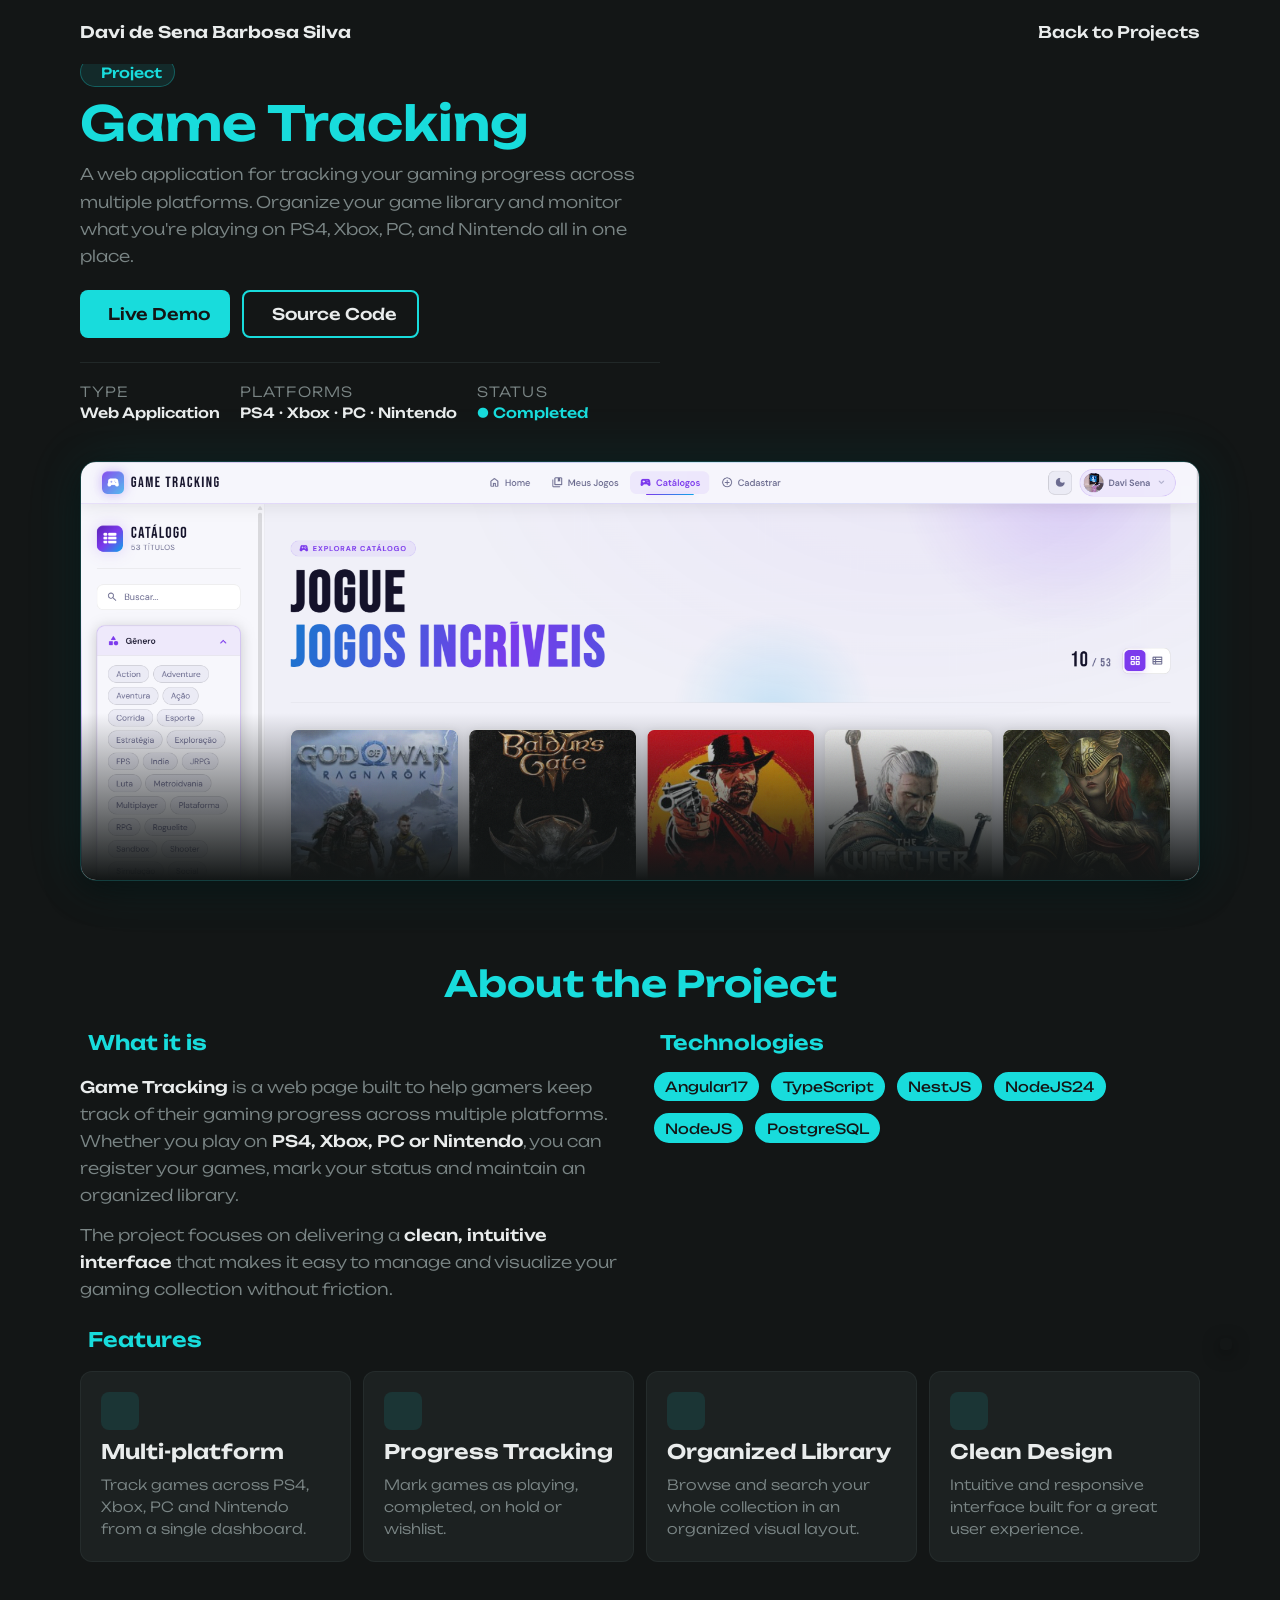
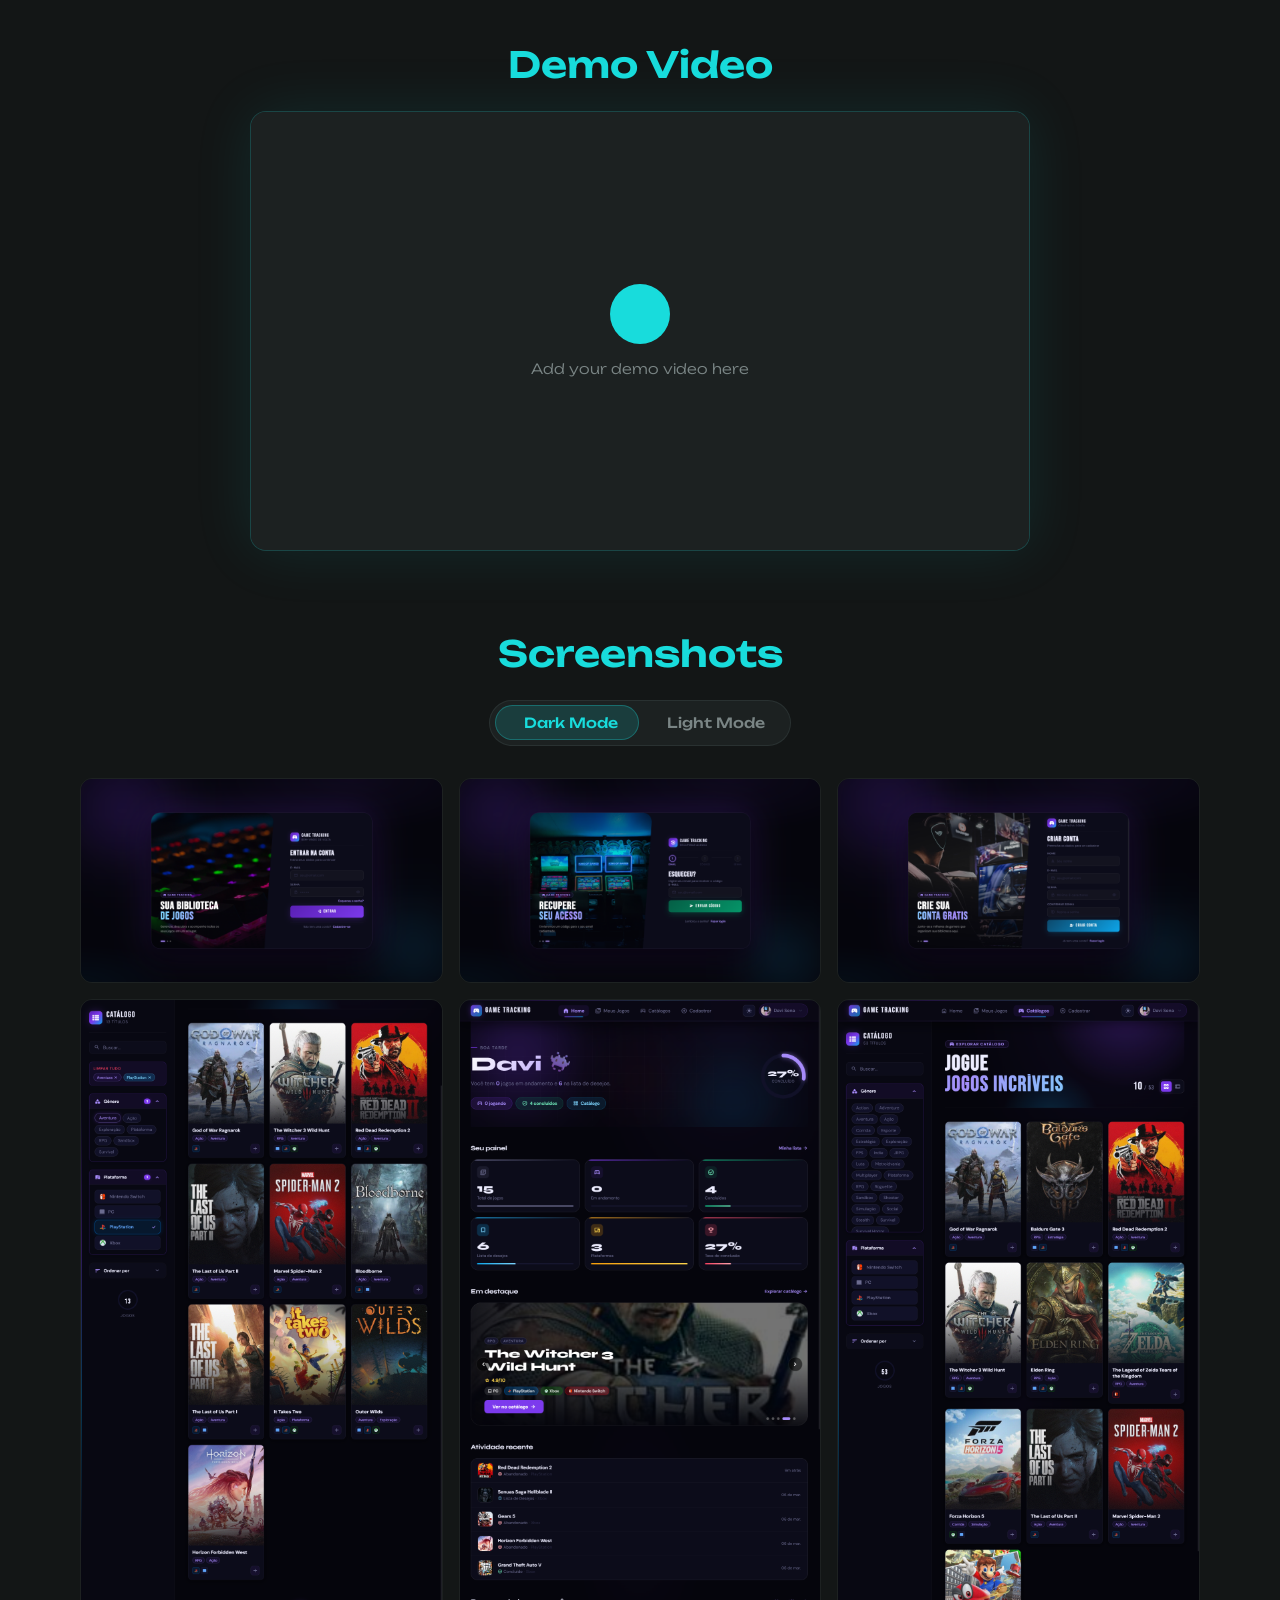
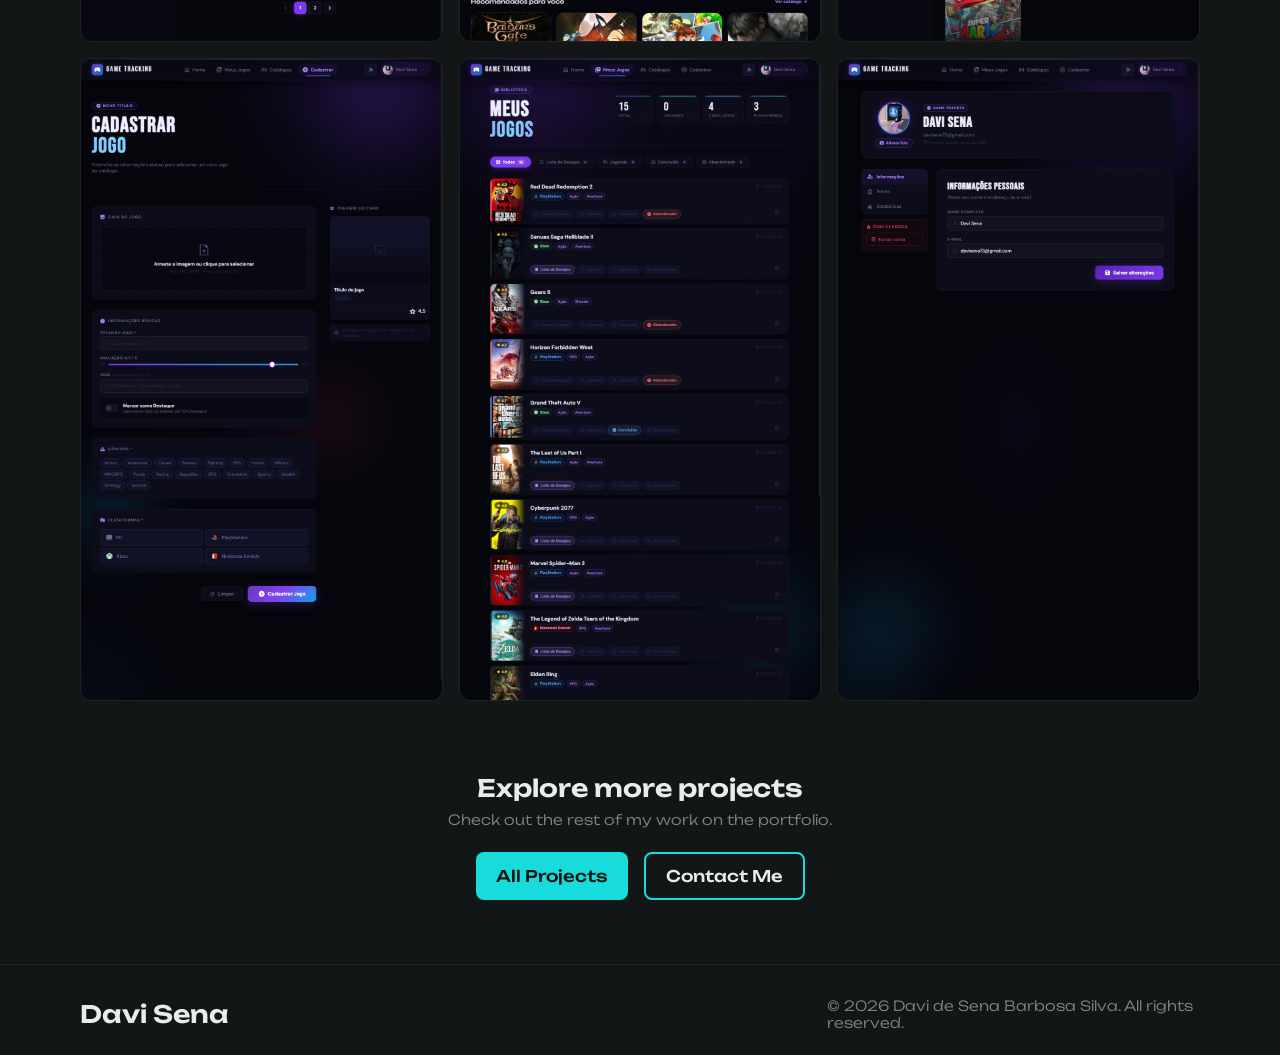
==== assets/projects/game-tracking/game.html @ e91eb269 "feat: 2 páginas de projetos adicionados ao Portfólio" ====
<!doctype html>
<html lang="en">

<head>
    <meta charset="UTF-8" />
    <meta name="viewport" content="width=device-width, initial-scale=1.0" />
    <title>Document</title>

    <!--=============== REMIXICONS ===============-->
    <link rel="stylesheet" href="https://cdnjs.cloudflare.com/ajax/libs/remixicon/4.6.0/remixicon.min.css" />

    <!--=============== CSS ===============-->
    <link rel="stylesheet" href="game.css" />
</head>

<body>
    <!--==================== HEADER ====================-->
    <header class="header" id="header">
        <nav class="nav container">
            <a href="../../../index.html" class="nav__logo">Davi de Sena Barbosa Silva</a>
            <a href="../../../index.html#projects" class="nav__back">
                <i class="ri-arrow-left-line"></i>
                Back to Projects
            </a>
        </nav>
    </header>

    <!--==================== MAIN ====================-->
    <main class="main">
        <!--========== HERO ==========-->
        <section class="hero section" id="hero">
            <div class="hero__container container">
                <div class="hero__info">
                    <span class="hero__badge">
                        <i class="ri-gamepad-fill"></i>
                        Project
                    </span>

                    <h1 class="hero__title">Game Tracking</h1>

                    <p class="hero__description">
                        A web application for tracking your gaming progress across
                        multiple platforms. Organize your game library and monitor what
                        you're playing on PS4, Xbox, PC, and Nintendo all in one place.
                    </p>

                    <div class="hero__buttons">
                        <a href="https://game-tracking-three.vercel.app" target="_blank" class="button">
                            <i class="ri-external-link-line"></i>
                            Live Demo
                        </a>
                        <a href="https://github.com/davisenadev" target="_blank" class="button button__ghost">
                            <i class="ri-github-fill"></i>
                            Source Code
                        </a>
                    </div>

                    <div class="hero__meta">
                        <div class="hero__meta-item">
                            <span class="hero__meta-label">Type</span>
                            <span class="hero__meta-value">Web Application</span>
                        </div>
                        <div class="hero__meta-item">
                            <span class="hero__meta-label">Platforms</span>
                            <span class="hero__meta-value">PS4 · Xbox · PC · Nintendo</span>
                        </div>
                        <div class="hero__meta-item">
                            <span class="hero__meta-label">Status</span>
                            <span class="hero__meta-value hero__meta-value--active">● Completed</span>
                        </div>
                    </div>
                </div>
            </div>
        </section>

        <!--========== MAIN SCREENSHOT ==========-->
        <div class="showcase container">
            <div class="showcase__main">
                <!-- Replace src with your actual screenshot -->
                <img src="/assets/img/project-2.png" alt="Game Tracking main screen" onerror="
              this.parentElement.innerHTML =
                '<div class=\'img-placeholder\'><i class=\'ri-image-line\'></i><span>project-2.png — add your screenshot here</span></div>'
            " />
                <div class="showcase__main-overlay"></div>
            </div>
        </div>

        <!--========== ABOUT PROJECT ==========-->
        <section class="about-project section" id="about">
            <div class="container">
                <h2 class="section__title">About the Project</h2>

                <div class="about-project__container">
                    <!-- Top: text + tech side by side -->
                    <div class="about-project__top">
                        <div class="about-project__text">
                            <h3 class="about-project__subtitle">
                                <i class="ri-information-line"></i>
                                What it is
                            </h3>
                            <p class="about-project__paragraph">
                                <strong>Game Tracking</strong> is a web page built to help
                                gamers keep track of their gaming progress across multiple
                                platforms. Whether you play on
                                <strong>PS4, Xbox, PC or Nintendo</strong>, you can register
                                your games, mark your status and maintain an organized
                                library.
                            </p>
                            <p class="about-project__paragraph">
                                The project focuses on delivering a
                                <strong>clean, intuitive interface</strong>
                                that makes it easy to manage and visualize your gaming
                                collection without friction.
                            </p>
                        </div>

                        <div class="about-project__tech-block">
                            <h3 class="about-project__subtitle">
                                <i class="ri-code-s-slash-line"></i>
                                Technologies
                            </h3>
                            <ul class="tech__list tech__list-spacing">
                                <li class="tech__item">Angular17</li>
                                <li class="tech__item">TypeScript</li>
                                <li class="tech__item">NestJS</li>
                                <li class="tech__item">NodeJS24</li>
                                <li class="tech__item">NodeJS</li>
                                <li class="tech__item">PostgreSQL</li>
                            </ul>
                        </div>
                    </div>

                    <!-- Bottom: 4 feature cards in a row -->
                    <div class="about-project__features-block">
                        <h3 class="about-project__features-label">
                            <i class="ri-star-fill"></i>
                            Features
                        </h3>
                        <div class="features__grid">
                            <div class="feature__card">
                                <div class="feature__icon">
                                    <i class="ri-gamepad-line"></i>
                                </div>
                                <h4 class="feature__title">Multi-platform</h4>
                                <p class="feature__desc">
                                    Track games across PS4, Xbox, PC and Nintendo from a single
                                    dashboard.
                                </p>
                            </div>

                            <div class="feature__card">
                                <div class="feature__icon">
                                    <i class="ri-list-check-3"></i>
                                </div>
                                <h4 class="feature__title">Progress Tracking</h4>
                                <p class="feature__desc">
                                    Mark games as playing, completed, on hold or wishlist.
                                </p>
                            </div>

                            <div class="feature__card">
                                <div class="feature__icon">
                                    <i class="ri-layout-grid-line"></i>
                                </div>
                                <h4 class="feature__title">Organized Library</h4>
                                <p class="feature__desc">
                                    Browse and search your whole collection in an organized
                                    visual layout.
                                </p>
                            </div>

                            <div class="feature__card">
                                <div class="feature__icon">
                                    <i class="ri-palette-line"></i>
                                </div>
                                <h4 class="feature__title">Clean Design</h4>
                                <p class="feature__desc">
                                    Intuitive and responsive interface built for a great user
                                    experience.
                                </p>
                            </div>
                        </div>
                    </div>
                </div>
            </div>
        </section>

        <!--========== VIDEO ==========-->
        <section class="video-section section" id="video">
            <div class="container">
                <h2 class="section__title">Demo Video</h2>

                <div class="video-wrapper">
                    <!--
                  TO ADD A VIDEO, replace this placeholder with one of the options below:
 
                  Option 1 — Local video file:
                  <video controls poster="assets/img/project-2.png">
                     <source src="assets/video/game-tracking-demo.mp4" type="video/mp4">
                  </video>
 
                  Option 2 — YouTube embed:
                  <iframe src="https://www.youtube.com/embed/YOUR_VIDEO_ID" allowfullscreen></iframe>
               -->
                    <div class="video-placeholder" id="video-placeholder">
                        <div class="video-play-btn">
                            <i class="ri-play-fill"></i>
                        </div>
                        <p>Add your demo video here</p>
                    </div>
                </div>
            </div>
        </section>

        <!--========== SCREENSHOTS ==========-->
        <section class="screenshots section" id="screenshots">
            <div class="container">
                <h2 class="section__title">Screenshots</h2>

                <!-- Theme Toggle -->
                <div class="screenshots__toggle">
                    <button class="toggle__btn active" id="toggle-dark" onclick="switchTheme('dark')">
                        <i class="ri-moon-fill"></i>
                        Dark Mode
                    </button>
                    <button class="toggle__btn" id="toggle-light" onclick="switchTheme('light')">
                        <i class="ri-sun-fill"></i>
                        Light Mode
                    </button>
                </div>

                <!-- Dark Mode Panel -->
                <div class="screenshots__panel active" id="panel-dark">
                    <div class="screenshots__grid">
                        <div class="screenshot__item" onclick="openLightbox(this.querySelector('img').src)">
                            <img src="/assets/img/gameTracking/login1.png" alt="Login page dark" />
                            <div class="screenshot__caption">Login page</div>
                        </div>
                        <div class="screenshot__item" onclick="openLightbox(this.querySelector('img').src)">
                            <img src="/assets/img/gameTracking/senha1.png" alt="Forgot password form dark" />
                            <div class="screenshot__caption">Forgot password</div>
                        </div>
                        <div class="screenshot__item" onclick="openLightbox(this.querySelector('img').src)">
                            <img src="/assets/img/gameTracking/cadastro1.png" alt="Register form dark" />
                            <div class="screenshot__caption">Register form</div>
                        </div>
                        <div class="screenshot__item" onclick="openLightbox(this.querySelector('img').src)">
                            <img src="/assets/img/gameTracking/cFiltro1.png" alt="Filter Active dark" />
                            <div class="screenshot__caption">Filter active</div>
                        </div>
                        <div class="screenshot__item" onclick="openLightbox(this.querySelector('img').src)">
                            <img src="/assets/img/gameTracking/home1.png" alt="Home page dark" />
                            <div class="screenshot__caption">Home page</div>
                        </div>
                        <div class="screenshot__item" onclick="openLightbox(this.querySelector('img').src)">
                            <img src="/assets/img/gameTracking/catalogo1.png" alt="Catalog dark" />
                            <div class="screenshot__caption">Catalog</div>
                        </div>
                        <div class="screenshot__item" onclick="openLightbox(this.querySelector('img').src)">
                            <img src="/assets/img/gameTracking/cadastrarJogo1.png" alt="Register game dark" />
                            <div class="screenshot__caption">Register game</div>
                        </div>
                        <div class="screenshot__item" onclick="openLightbox(this.querySelector('img').src)">
                            <img src="/assets/img/gameTracking/meujogos1.png" alt="My games dark" />
                            <div class="screenshot__caption">My games</div>
                        </div>
                        <div class="screenshot__item" onclick="openLightbox(this.querySelector('img').src)">
                            <img src="/assets/img/gameTracking/editarPerfil.png" alt="Edit profile" />
                            <div class="screenshot__caption">Edit profile</div>
                        </div>
                    </div>
                </div>

                <!-- Light Mode Panel -->
                <div class="screenshots__panel" id="panel-light">
                    <div class="screenshots__grid">
                        <div class="screenshot__item" onclick="openLightbox(this.querySelector('img').src)">
                            <img src="/assets/img/gameTracking/login2.png" alt="Login page light" />
                            <div class="screenshot__caption">Login page</div>
                        </div>
                        <div class="screenshot__item" onclick="openLightbox(this.querySelector('img').src)">
                            <img src="/assets/img/gameTracking/senha2.png" alt="Forgot password form light" />
                            <div class="screenshot__caption">Forgot password</div>
                        </div>
                        <div class="screenshot__item" onclick="openLightbox(this.querySelector('img').src)">
                            <img src="/assets/img/gameTracking/cadastro2.png" alt="Register form light" />
                            <div class="screenshot__caption">Register form</div>
                        </div>
                        <div class="screenshot__item" onclick="openLightbox(this.querySelector('img').src)">
                            <img src="/assets/img/gameTracking/trocarSenha.png" alt="Change password" />
                            <div class="screenshot__caption">Change password</div>
                        </div>
                        <div class="screenshot__item" onclick="openLightbox(this.querySelector('img').src)">
                            <img src="/assets/img/gameTracking/home2.png" alt="Home page light" />
                            <div class="screenshot__caption">Home page</div>
                        </div>
                        <div class="screenshot__item" onclick="openLightbox(this.querySelector('img').src)">
                            <img src="/assets/img/gameTracking/catalogo2.png" alt="Catalog page light" />
                            <div class="screenshot__caption">Catalog</div>
                        </div>
                        <div class="screenshot__item" onclick="openLightbox(this.querySelector('img').src)">
                            <img src="/assets/img/gameTracking/cFiltro2.png" alt="Filter Active light" />
                            <div class="screenshot__caption">Filter active</div>
                        </div>
                        <div class="screenshot__item" onclick="openLightbox(this.querySelector('img').src)">
                            <img src="/assets/img/gameTracking/cadastrarJogo2.png" alt="Register game light" />
                            <div class="screenshot__caption">Register game</div>
                        </div>
                        <div class="screenshot__item" onclick="openLightbox(this.querySelector('img').src)">
                            <img src="/assets/img/gameTracking/meujogos2.png" alt="My games light" />
                            <div class="screenshot__caption">My games</div>
                        </div>
                    </div>
                </div>
            </div>
        </section>

        <!--========== BACK CTA ==========-->
        <section class="back-cta container">
            <h2 class="back-cta__title">Explore more projects</h2>
            <p class="back-cta__subtitle">
                Check out the rest of my work on the portfolio.
            </p>
            <div class="back-cta__buttons">
                <a href="../../../index.html#projects" class="button">All Projects</a>
                <a href="../../../index.html#contact" class="button button__ghost">Contact Me</a>
            </div>
        </section>
    </main>

    <!--==================== FOOTER ====================-->
    <footer class="footer">
        <div class="footer__container container">
            <a href="../../../index.html" class="footer__logo">Davi Sena</a>
            <span></span>
            <span class="footer__copy">&copy; 2026 Davi de Sena Barbosa Silva. All rights reserved.</span>
        </div>
    </footer>

    <!--========== SCROLL UP ==========-->
    <a href="#" class="scrollup" id="scroll-up">
        <i class="ri-arrow-up-line"></i>
    </a>

    <!--========== LIGHTBOX ==========-->
    <div class="lightbox" id="lightbox">
        <i class="ri-close-line lightbox__close" onclick="closeLightbox()"></i>
        <button class="lightbox__nav lightbox__nav--prev" onclick="navigateLightbox(-1)">
            <i class="ri-arrow-left-s-line"></i>
        </button>
        <img id="lightbox-img" src="" alt="" />
        <button class="lightbox__nav lightbox__nav--next" onclick="navigateLightbox(1)">
            <i class="ri-arrow-right-s-line"></i>
        </button>
        <span class="lightbox__counter" id="lightbox-counter"></span>
    </div>

    <script src="https://unpkg.com/scrollreveal"></script>
    <script src="game.js"></script>
</body>

</html>
---- assets/projects/game-tracking/game.css ----
@import url("https://fonts.googleapis.com/css2?family=Unbounded:wght@200..900&display=swap");

/*=============== VARIABLES CSS ===============*/
:root {
    --header-height: 2rem;
    --hue: 180;
    --first-color: hsl(var(--hue), 80%, 48%);
    --first-color-alt: hsl(var(--hue), 80%, 44%);
    --white-color: hsl(var(--hue), 8%, 92%);
    --black-color: hsl(var(--hue), 4%, 8%);
    --gray-color: hsl(var(--hue), 4%, 50%);
    --body-color: hsl(var(--hue), 8%, 8%);
    --container-color: hsl(var(--hue), 8%, 12%);

    --body-font: "Unbounded", sans-serif;
    --bigger-font-size: 2rem;
    --h1-font-size: 1.5rem;
    --h2-font-size: 1.25rem;
    --h3-font-size: 1rem;
    --normal-font-size: 0.938rem;
    --small-font-size: 0.813rem;

    --font-light: 300;
    --font-regular: 400;
    --font-medium: 500;
    --font-semi-bold: 600;

    --z-tooltip: 10;
    --z-fixed: 100;
}

@media screen and (min-width: 1150px) {
    :root {
        --bigger-font-size: 3rem;
        --h1-font-size: 2.25rem;
        --h2-font-size: 1.5rem;
        --h3-font-size: 1.25rem;
        --normal-font-size: 1rem;
        --small-font-size: 0.875rem;
    }
}

/*=============== BASE ===============*/
* {
    box-sizing: border-box;
    padding: 0;
    margin: 0;
}

html {
    scroll-behavior: smooth;
}

body,
button,
input,
textarea {
    font: var(--font-light) var(--normal-font-size) var(--body-font);
}

body {
    background-color: var(--body-color);
    color: var(--white-color);
}

button {
    outline: none;
    border: none;
}

h1,
h2,
h3,
h4 {
    font-weight: var(--font-semi-bold);
}

ul {
    list-style: none;
}

a {
    text-decoration: none;
}

img {
    display: block;
    max-width: 100%;
    height: auto;
}

/*=============== REUSABLE ===============*/
.container {
    max-width: 1120px;
    margin-inline: 1.5rem;
}

.grid {
    display: grid;
    gap: 1.5rem;
}

.section {
    padding-block: 3rem 1rem;
}

.section__title {
    text-align: center;
    font-size: var(--h1-font-size);
    color: var(--first-color);
    margin-bottom: 1.25rem;
}

/*=============== HEADER ===============*/
.header {
    position: fixed;
    width: 100%;
    top: 0;
    left: 0;
    background-color: var(--body-color);
    z-index: var(--z-fixed);
    transition: box-shadow 0.4s;
}

.nav {
    height: var(--header-height);
    display: flex;
    justify-content: space-between;
    align-items: center;
}

.nav__logo {
    color: var(--white-color);
    font-weight: var(--font-semi-bold);
    transition: color 0.4s;
    font-size: 1rem;
}

.nav__logo:hover {
    color: var(--first-color);
}

.nav__back {
    display: flex;
    align-items: center;
    column-gap: 0.5rem;
    color: var(--white-color);
    font-size: 1rem;
    font-weight: var(--font-medium);
    transition: color 0.4s;
}

.nav__back i {
    font-size: 1.25rem;
}

.nav__back:hover {
    color: var(--first-color);
}

.shadow-header {
    box-shadow: 0 2px 16px hsla(0, 0%, 0%, 0.5);
}

/*=============== BUTTON ===============*/
.button {
    display: inline-flex;
    justify-content: center;
    align-items: center;
    background-color: var(--first-color);
    color: var(--black-color);
    font-weight: var(--font-medium);
    font-family: var(--body-font);
    padding: 0.75rem 1.25rem;
    border-radius: 0.5rem;
    transition:
        box-shadow 0.4s,
        color 0.4s;
    cursor: pointer;
}

.button:hover {
    box-shadow: 0 8px 24px hsla(var(--hue), 80%, 48%, 0.3);
}

.button__ghost {
    background-color: var(--body-color);
    color: var(--white-color);
    border: 2px solid var(--first-color);
}

.button__ghost:hover {
    color: var(--first-color);
}

.button i {
    margin-right: 0.5rem;
}

/*=============== HERO SECTION ===============*/
.hero {
    padding-top: calc(var(--header-height) + 2rem);
    padding-bottom: 1.5rem;
}

.hero__container {
    display: grid;
    row-gap: 1.5rem;
}

.hero__badge {
    display: inline-flex;
    align-items: center;
    column-gap: 0.5rem;
    background-color: hsla(var(--hue), 80%, 48%, 0.1);
    border: 1px solid hsla(var(--hue), 80%, 48%, 0.3);
    color: var(--first-color);
    font-size: var(--small-font-size);
    font-weight: var(--font-medium);
    padding: 0.35rem 0.75rem;
    border-radius: 2rem;
    width: fit-content;
}

.hero__badge i {
    font-size: 1rem;
}

.hero__title {
    font-size: var(--bigger-font-size);
    color: var(--first-color);
    line-height: 1.1;
    margin-block: 0.6rem 0.75rem;
}

.hero__description {
    color: var(--gray-color);
    line-height: 1.7;
    max-width: 600px;
}

.hero__buttons {
    display: flex;
    flex-wrap: wrap;
    gap: 0.75rem;
    margin-top: 1.25rem;
}

.hero__meta {
    display: flex;
    flex-wrap: wrap;
    gap: 1.25rem;
    margin-top: 1.5rem;
    padding-top: 1.25rem;
    border-top: 1px solid hsla(var(--hue), 8%, 50%, 0.15);
}

.hero__meta-item {
    display: flex;
    flex-direction: column;
    gap: 0.25rem;
}

.hero__meta-label {
    font-size: var(--small-font-size);
    color: var(--gray-color);
    text-transform: uppercase;
    letter-spacing: 0.08em;
}

.hero__meta-value {
    font-size: var(--small-font-size);
    color: var(--white-color);
    font-weight: var(--font-medium);
}

.hero__meta-value--active {
    color: var(--first-color);
}

/*=============== MAIN SCREENSHOT ===============*/
.showcase {
    padding-block: 1rem 1.5rem;
}

.showcase__main {
    position: relative;
    border-radius: 1rem;
    overflow: hidden;
    border: 1px solid hsla(var(--hue), 80%, 48%, 0.2);
    box-shadow:
        0 0 60px hsla(var(--hue), 80%, 48%, 0.1),
        0 8px 32px hsla(0, 0%, 0%, 0.6);
    max-height: 420px;
}

.showcase__main img {
    width: 100%;
    height: 100%;
    object-fit: cover;
    object-position: top;
    display: block;
}

.showcase__main-overlay {
    position: absolute;
    bottom: 0;
    left: 0;
    right: 0;
    height: 40%;
    background: linear-gradient(to top, var(--body-color), transparent);
    pointer-events: none;
}

/* Placeholder image styles */
.img-placeholder {
    width: 100%;
    background: var(--container-color);
    display: flex;
    flex-direction: column;
    align-items: center;
    justify-content: center;
    gap: 1rem;
    color: var(--gray-color);
    font-size: var(--small-font-size);
    border-radius: 1rem;
    min-height: 200px;
}

.img-placeholder i {
    font-size: 2.5rem;
    color: hsla(var(--hue), 80%, 48%, 0.4);
}

.img-placeholder span {
    font-size: var(--small-font-size);
    color: var(--gray-color);
}

/*=============== ABOUT SECTION ===============*/
.about-project {
    padding-block: 2rem 1.5rem;
}

.about-project__container {
    display: grid;
    row-gap: 1.5rem;
}

.about-project__top {
    display: grid;
    grid-template-columns: 1fr;
    gap: 1.5rem;
}

.about-project__text {
    display: grid;
    row-gap: 0.75rem;
}

.about-project__tech-block {
    display: flex;
    flex-direction: column;
    gap: 0.5rem;
}

.about-project__subtitle {
    display: flex;
    align-items: center;
    column-gap: 0.5rem;
    font-size: var(--h3-font-size);
    color: var(--first-color);
    margin-bottom: 0.4rem;
}

.about-project__subtitle i {
    font-size: 1.5rem;
    font-weight: initial;
}

.about-project__paragraph {
    color: var(--gray-color);
    line-height: 1.7;
}

.about-project__paragraph strong {
    color: var(--white-color);
    font-weight: var(--font-medium);
}

.tech__list-spacing {
    margin-bottom: 0;
}

.about-project__features-block {
    display: grid;
    row-gap: 0.75rem;
}

.about-project__features-label {
    display: flex;
    align-items: center;
    column-gap: 0.5rem;
    font-size: var(--h3-font-size);
    color: var(--first-color);
    margin-bottom: 0.4rem;
}

.about-project__features-label i {
    font-size: 1.5rem;
    font-weight: initial;
}

/*=============== FEATURES ===============*/
.features__grid {
    display: grid;
    gap: 0.75rem;
    grid-template-columns: repeat(2, 1fr);
}

.feature__card {
    background-color: var(--container-color);
    border: 1px solid hsla(var(--hue), 8%, 50%, 0.1);
    border-radius: 0.75rem;
    padding: 1.25rem;
    display: grid;
    row-gap: 0.6rem;
    transition:
        border-color 0.4s,
        box-shadow 0.4s;
}

.feature__card:hover {
    border-color: hsla(var(--hue), 80%, 48%, 0.3);
    box-shadow: 0 4px 20px hsla(var(--hue), 80%, 48%, 0.1);
}

.feature__icon {
    width: 38px;
    height: 38px;
    background-color: hsla(var(--hue), 80%, 48%, 0.1);
    border-radius: 0.5rem;
    display: flex;
    align-items: center;
    justify-content: center;
}

.feature__icon i {
    font-size: 1.1rem;
    color: var(--first-color);
}

.feature__title {
    font-size: var(--h3-font-size);
    font-weight: var(--font-semi-bold);
}

.feature__desc {
    font-size: var(--small-font-size);
    color: var(--gray-color);
    line-height: 1.6;
}

/*=============== TECH STACK ===============*/
.tech__list {
    display: flex;
    flex-wrap: wrap;
    gap: 0.5rem;
}

.tech__item {
    background-color: var(--first-color);
    padding: 0.4rem 0.7rem;
    border-radius: 2rem;
    color: var(--black-color);
    font-weight: var(--font-regular);
    font-size: var(--small-font-size);
    border: 2px solid var(--body-color);
    cursor: default;
    transition:
        background-color 0.4s,
        color 0.4s,
        border-color 0.4s;
}

.tech__item:hover {
    background-color: var(--body-color);
    color: var(--white-color);
    border-color: var(--first-color);
}

/*=============== SCREENSHOTS GRID ===============*/
.screenshots {
    padding-block: 2rem 3rem;
}

/* Theme Toggle */
.screenshots__toggle {
    display: flex;
    align-items: center;
    justify-content: center;
    gap: 0;
    margin-bottom: 2rem;
    background: var(--container-color);
    border: 1px solid hsla(var(--hue), 8%, 50%, 0.15);
    border-radius: 3rem;
    padding: 0.3rem;
    width: fit-content;
    margin-inline: auto;
}

.toggle__btn {
    display: flex;
    align-items: center;
    gap: 0.5rem;
    padding: 0.5rem 1.25rem;
    border-radius: 2.5rem;
    border: none;
    background: transparent;
    color: var(--gray-color);
    font-family: var(--body-font);
    font-size: var(--small-font-size);
    font-weight: var(--font-medium);
    cursor: pointer;
    transition: background-color 0.3s, color 0.3s;
}

.toggle__btn i {
    font-size: 1rem;
}

.toggle__btn.active {
    background-color: hsla(var(--hue), 80%, 48%, 0.15);
    color: var(--first-color);
    border: 1px solid hsla(var(--hue), 80%, 48%, 0.3);
}

/* Screenshots panels */
.screenshots__panel {
    display: none;
}

.screenshots__panel.active {
    display: block;
}

.screenshots__grid {
    display: grid;
    gap: 1rem;
    grid-template-columns: repeat(3, 1fr);
}

.screenshot__item {
    position: relative;
    border-radius: 0.75rem;
    overflow: hidden;
    border: 1px solid hsla(var(--hue), 8%, 50%, 0.1);
    transition:
        border-color 0.4s,
        box-shadow 0.4s,
        transform 0.4s;
    cursor: pointer;
}

.screenshot__item:hover {
    border-color: hsla(var(--hue), 80%, 48%, 0.3);
    box-shadow: 0 8px 32px hsla(var(--hue), 80%, 48%, 0.15);
    transform: translateY(-4px);
}

.screenshot__item img {
    width: 100%;
    height: auto;
    display: block;
}

.screenshot__caption {
    position: absolute;
    bottom: 0;
    left: 0;
    right: 0;
    background: linear-gradient(to top,
            hsla(var(--hue), 8%, 8%, 0.95),
            transparent);
    padding: 1.5rem 1rem 0.75rem;
    font-size: var(--small-font-size);
    color: var(--white-color);
    opacity: 0;
    transition: opacity 0.4s;
}

.screenshot__item:hover .screenshot__caption {
    opacity: 1;
}

/*=============== VIDEO SECTION ===============*/
.video-section {
    padding-block: 1.5rem 2rem;
}

.video-wrapper {
    position: relative;
    border-radius: 1rem;
    overflow: hidden;
    border: 1px solid hsla(var(--hue), 80%, 48%, 0.2);
    box-shadow: 0 0 60px hsla(var(--hue), 80%, 48%, 0.1);
    background: var(--container-color);
    max-width: 780px;
    margin-inline: auto;
}

.video-wrapper video,
.video-wrapper iframe {
    width: 100%;
    display: block;
    aspect-ratio: 16/9;
    border: none;
}

.video-placeholder {
    aspect-ratio: 16/9;
    display: flex;
    flex-direction: column;
    align-items: center;
    justify-content: center;
    gap: 1rem;
    background: var(--container-color);
    cursor: pointer;
    transition: background-color 0.4s;
}

.video-placeholder:hover {
    background-color: hsla(var(--hue), 8%, 15%, 1);
}

.video-play-btn {
    width: 60px;
    height: 60px;
    border-radius: 50%;
    background-color: var(--first-color);
    display: flex;
    align-items: center;
    justify-content: center;
    transition:
        transform 0.4s,
        box-shadow 0.4s;
}

.video-play-btn i {
    font-size: 1.75rem;
    color: var(--black-color);
    margin-left: 0.2rem;
}

.video-placeholder:hover .video-play-btn {
    transform: scale(1.1);
    box-shadow: 0 0 40px hsla(var(--hue), 80%, 48%, 0.4);
}

.video-placeholder p {
    color: var(--gray-color);
    font-size: var(--small-font-size);
}

/*=============== BACK CTA ===============*/
.back-cta {
    padding-block: 3rem 4rem;
    text-align: center;
}

.back-cta__title {
    font-size: var(--h2-font-size);
    color: var(--white-color);
    margin-bottom: 0.5rem;
}

.back-cta__subtitle {
    color: var(--gray-color);
    font-size: var(--small-font-size);
    margin-bottom: 1.5rem;
}

.back-cta__buttons {
    display: flex;
    justify-content: center;
    flex-wrap: wrap;
    gap: 1rem;
}

/*=============== FOOTER ===============*/
.footer {
    padding-block: 2rem 1.5rem;
    border-top: 1px solid hsla(var(--hue), 8%, 50%, 0.1);
}

.footer__container {
    display: grid;
    row-gap: 1rem;
    justify-items: center;
    text-align: center;
}

.footer__logo {
    color: var(--white-color);
    font-size: var(--h2-font-size);
    font-weight: var(--font-semi-bold);
    transition: color 0.4s;
}

.footer__logo:hover {
    color: var(--first-color);
}

.footer__copy {
    font-size: var(--small-font-size);
    color: var(--gray-color);
}

/*=============== SCROLLBAR ===============*/
::-webkit-scrollbar {
    width: 0.6rem;
    background-color: hsl(0, 0%, 15%);
    border-radius: 0.5rem;
}

::-webkit-scrollbar-thumb {
    background-color: hsl(0, 0%, 25%);
    border-radius: 0.5rem;
}

::-webkit-scrollbar-thumb:hover {
    background-color: hsl(0, 0%, 35%);
}

/*=============== SCROLL UP ===============*/
.scrollup {
    position: fixed;
    right: 1rem;
    bottom: -50%;
    background-color: var(--body-color);
    box-shadow: 0 4px 16px hsla(0, 0%, 0%, 0.5);
    display: inline-flex;
    padding: 6px;
    color: var(--white-color);
    font-size: 1.25rem;
    border-radius: 0.25rem;
    z-index: var(--z-tooltip);
    transition:
        bottom 0.4s,
        transform 0.4s;
}

.scrollup:hover {
    transform: translateY(-0.5rem);
}

.show-scroll {
    bottom: 3rem;
}

/*=============== LIGHTBOX ===============*/
.lightbox {
    position: fixed;
    inset: 0;
    background: hsla(0, 0%, 0%, 0.9);
    z-index: 200;
    display: flex;
    align-items: center;
    justify-content: center;
    padding: 1rem;
    opacity: 0;
    pointer-events: none;
    transition: opacity 0.3s;
}

.lightbox.active {
    opacity: 1;
    pointer-events: all;
}

.lightbox img {
    max-width: 100%;
    max-height: 90vh;
    border-radius: 0.5rem;
    box-shadow: 0 0 60px hsla(0, 0%, 0%, 0.8);
}

.lightbox__close {
    position: fixed;
    top: 1.5rem;
    right: 1.5rem;
    color: var(--white-color);
    font-size: 2rem;
    cursor: pointer;
    transition: color 0.3s;
}

.lightbox__close:hover {
    color: var(--first-color);
}

/*=============== LIGHTBOX NAV ===============*/
.lightbox__nav {
    position: fixed;
    top: 50%;
    transform: translateY(-50%);
    background: hsla(var(--hue), 8%, 20%, 0.8);
    border: 1px solid hsla(var(--hue), 80%, 48%, 0.2);
    color: var(--white-color);
    width: 48px;
    height: 48px;
    border-radius: 50%;
    display: flex;
    align-items: center;
    justify-content: center;
    cursor: pointer;
    font-size: 1.5rem;
    transition: background-color 0.3s, border-color 0.3s;
    z-index: 201;
}

.lightbox__nav:hover {
    background: hsla(var(--hue), 80%, 48%, 0.2);
    border-color: var(--first-color);
    color: var(--first-color);
}

.lightbox__nav--prev { left: 1.5rem; }
.lightbox__nav--next { right: 1.5rem; }

.lightbox__counter {
    position: fixed;
    bottom: 1.5rem;
    left: 50%;
    transform: translateX(-50%);
    font-size: var(--small-font-size);
    color: var(--gray-color);
    z-index: 201;
}

/*=============== BREAKPOINTS ===============*/
@media screen and (min-width: 768px) {
    .about-project__top {
        grid-template-columns: 1fr 1fr;
        align-items: start;
    }

    .features__grid {
        grid-template-columns: repeat(4, 1fr);
    }
}

@media screen and (min-width: 1150px) {
    .container {
        margin-inline: auto;
    }

    .section {
        padding-block: 3.5rem 1.5rem;
    }

    .section__title {
        margin-bottom: 1.5rem;
    }

    .nav {
        height: calc(var(--header-height) + 2rem);
    }

    .hero__container {
        grid-template-columns: 580px 1fr;
        column-gap: 5rem;
        align-items: center;
    }

    .scrollup {
        right: 3rem;
    }

    .footer__container {
        grid-template-columns: repeat(3, 1fr);
        align-items: center;
        text-align: left;
    }

    .footer__logo {
        justify-self: start;
    }

    .footer__copy {
        justify-self: end;
    }
}
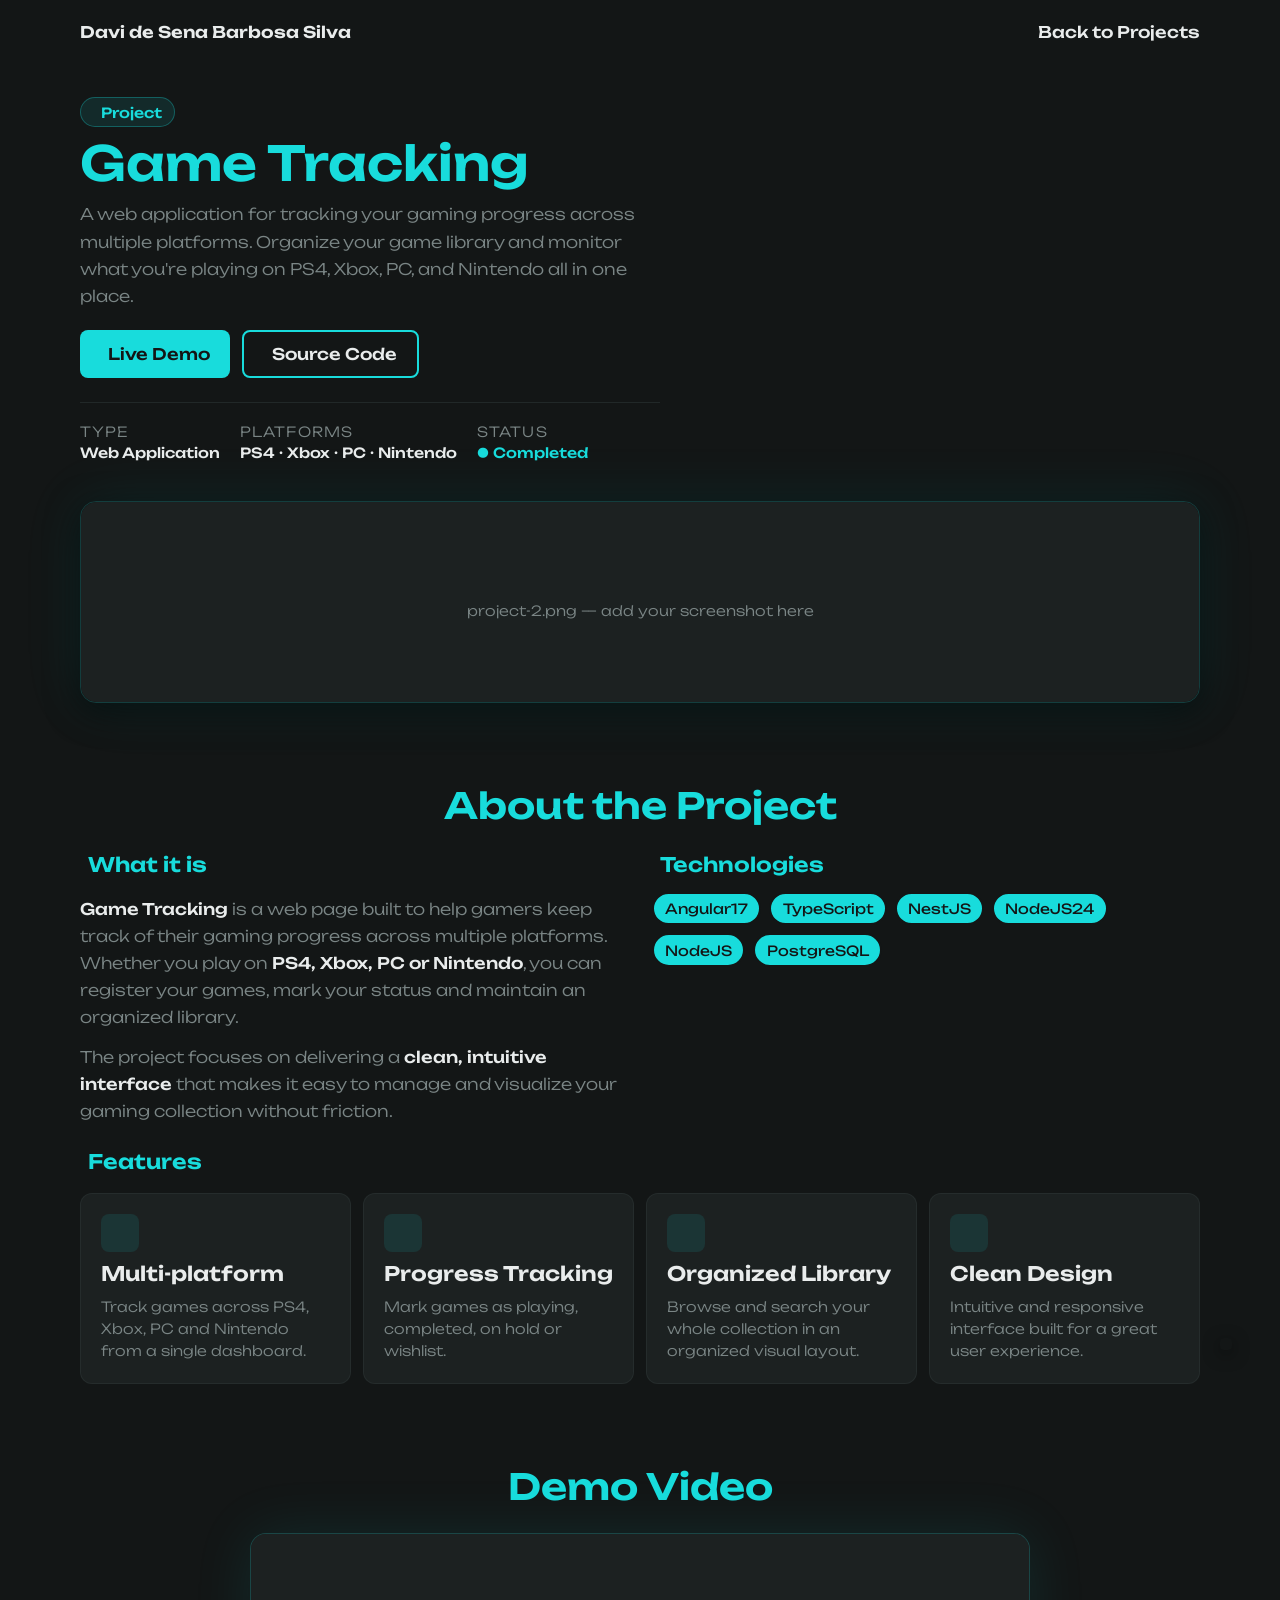
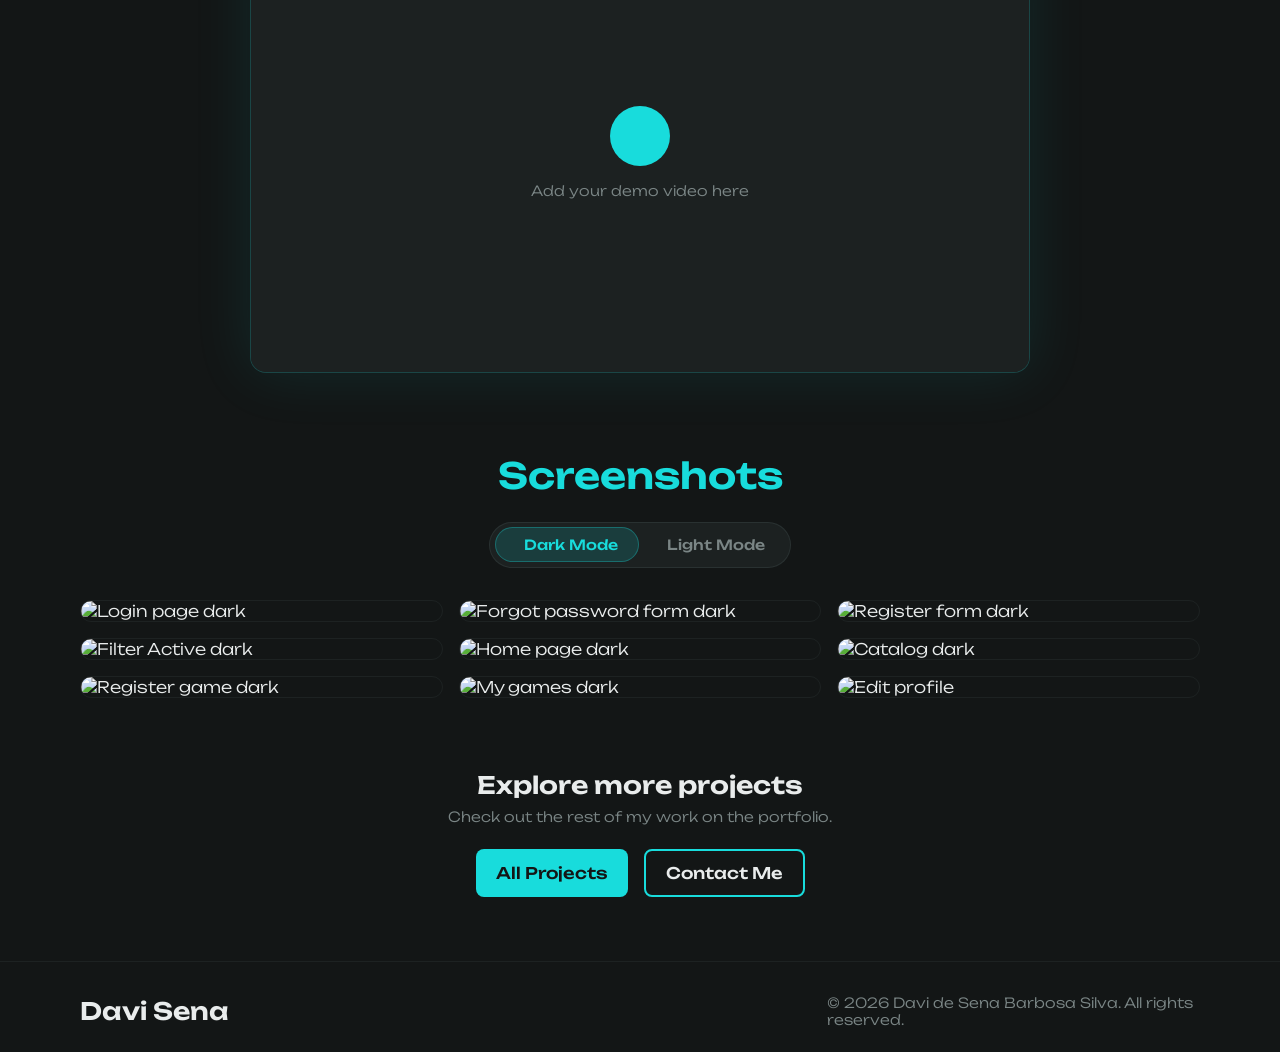
==== commit e6e63ec6: "fix: Caminho das imagens corrigido" ====
--- a/assets/projects/game-tracking/game.html
+++ b/assets/projects/game-tracking/game.html
@@ -77,7 +77,7 @@
         <div class="showcase container">
             <div class="showcase__main">
                 <!-- Replace src with your actual screenshot -->
-                <img src="/assets/img/project-2.png" alt="Game Tracking main screen" onerror="
+                <img src="assets/img/project-2.png" alt="Game Tracking main screen" onerror="
               this.parentElement.innerHTML =
                 '<div class=\'img-placeholder\'><i class=\'ri-image-line\'></i><span>project-2.png — add your screenshot here</span></div>'
             " />
@@ -233,39 +233,39 @@
                 <div class="screenshots__panel active" id="panel-dark">
                     <div class="screenshots__grid">
                         <div class="screenshot__item" onclick="openLightbox(this.querySelector('img').src)">
-                            <img src="/assets/img/gameTracking/login1.png" alt="Login page dark" />
+                            <img src="assets/img/gameTracking/login1.png" alt="Login page dark" />
                             <div class="screenshot__caption">Login page</div>
                         </div>
                         <div class="screenshot__item" onclick="openLightbox(this.querySelector('img').src)">
-                            <img src="/assets/img/gameTracking/senha1.png" alt="Forgot password form dark" />
+                            <img src="assets/img/gameTracking/senha1.png" alt="Forgot password form dark" />
                             <div class="screenshot__caption">Forgot password</div>
                         </div>
                         <div class="screenshot__item" onclick="openLightbox(this.querySelector('img').src)">
-                            <img src="/assets/img/gameTracking/cadastro1.png" alt="Register form dark" />
+                            <img src="assets/img/gameTracking/cadastro1.png" alt="Register form dark" />
                             <div class="screenshot__caption">Register form</div>
                         </div>
                         <div class="screenshot__item" onclick="openLightbox(this.querySelector('img').src)">
-                            <img src="/assets/img/gameTracking/cFiltro1.png" alt="Filter Active dark" />
+                            <img src="assets/img/gameTracking/cFiltro1.png" alt="Filter Active dark" />
                             <div class="screenshot__caption">Filter active</div>
                         </div>
                         <div class="screenshot__item" onclick="openLightbox(this.querySelector('img').src)">
-                            <img src="/assets/img/gameTracking/home1.png" alt="Home page dark" />
+                            <img src="assets/img/gameTracking/home1.png" alt="Home page dark" />
                             <div class="screenshot__caption">Home page</div>
                         </div>
                         <div class="screenshot__item" onclick="openLightbox(this.querySelector('img').src)">
-                            <img src="/assets/img/gameTracking/catalogo1.png" alt="Catalog dark" />
+                            <img src="assets/img/gameTracking/catalogo1.png" alt="Catalog dark" />
                             <div class="screenshot__caption">Catalog</div>
                         </div>
                         <div class="screenshot__item" onclick="openLightbox(this.querySelector('img').src)">
-                            <img src="/assets/img/gameTracking/cadastrarJogo1.png" alt="Register game dark" />
+                            <img src="assets/img/gameTracking/cadastrarJogo1.png" alt="Register game dark" />
                             <div class="screenshot__caption">Register game</div>
                         </div>
                         <div class="screenshot__item" onclick="openLightbox(this.querySelector('img').src)">
-                            <img src="/assets/img/gameTracking/meujogos1.png" alt="My games dark" />
+                            <img src="assets/img/gameTracking/meujogos1.png" alt="My games dark" />
                             <div class="screenshot__caption">My games</div>
                         </div>
                         <div class="screenshot__item" onclick="openLightbox(this.querySelector('img').src)">
-                            <img src="/assets/img/gameTracking/editarPerfil.png" alt="Edit profile" />
+                            <img src="assets/img/gameTracking/editarPerfil.png" alt="Edit profile" />
                             <div class="screenshot__caption">Edit profile</div>
                         </div>
                     </div>
@@ -275,39 +275,39 @@
                 <div class="screenshots__panel" id="panel-light">
                     <div class="screenshots__grid">
                         <div class="screenshot__item" onclick="openLightbox(this.querySelector('img').src)">
-                            <img src="/assets/img/gameTracking/login2.png" alt="Login page light" />
+                            <img src="assets/img/gameTracking/login2.png" alt="Login page light" />
                             <div class="screenshot__caption">Login page</div>
                         </div>
                         <div class="screenshot__item" onclick="openLightbox(this.querySelector('img').src)">
-                            <img src="/assets/img/gameTracking/senha2.png" alt="Forgot password form light" />
+                            <img src="assets/img/gameTracking/senha2.png" alt="Forgot password form light" />
                             <div class="screenshot__caption">Forgot password</div>
                         </div>
                         <div class="screenshot__item" onclick="openLightbox(this.querySelector('img').src)">
-                            <img src="/assets/img/gameTracking/cadastro2.png" alt="Register form light" />
+                            <img src="assets/img/gameTracking/cadastro2.png" alt="Register form light" />
                             <div class="screenshot__caption">Register form</div>
                         </div>
                         <div class="screenshot__item" onclick="openLightbox(this.querySelector('img').src)">
-                            <img src="/assets/img/gameTracking/trocarSenha.png" alt="Change password" />
+                            <img src="assets/img/gameTracking/trocarSenha.png" alt="Change password" />
                             <div class="screenshot__caption">Change password</div>
                         </div>
                         <div class="screenshot__item" onclick="openLightbox(this.querySelector('img').src)">
-                            <img src="/assets/img/gameTracking/home2.png" alt="Home page light" />
+                            <img src="assets/img/gameTracking/home2.png" alt="Home page light" />
                             <div class="screenshot__caption">Home page</div>
                         </div>
                         <div class="screenshot__item" onclick="openLightbox(this.querySelector('img').src)">
-                            <img src="/assets/img/gameTracking/catalogo2.png" alt="Catalog page light" />
+                            <img src="assets/img/gameTracking/catalogo2.png" alt="Catalog page light" />
                             <div class="screenshot__caption">Catalog</div>
                         </div>
                         <div class="screenshot__item" onclick="openLightbox(this.querySelector('img').src)">
-                            <img src="/assets/img/gameTracking/cFiltro2.png" alt="Filter Active light" />
+                            <img src="assets/img/gameTracking/cFiltro2.png" alt="Filter Active light" />
                             <div class="screenshot__caption">Filter active</div>
                         </div>
                         <div class="screenshot__item" onclick="openLightbox(this.querySelector('img').src)">
-                            <img src="/assets/img/gameTracking/cadastrarJogo2.png" alt="Register game light" />
+                            <img src="assets/img/gameTracking/cadastrarJogo2.png" alt="Register game light" />
                             <div class="screenshot__caption">Register game</div>
                         </div>
                         <div class="screenshot__item" onclick="openLightbox(this.querySelector('img').src)">
-                            <img src="/assets/img/gameTracking/meujogos2.png" alt="My games light" />
+                            <img src="assets/img/gameTracking/meujogos2.png" alt="My games light" />
                             <div class="screenshot__caption">My games</div>
                         </div>
                     </div>
--- a/assets/projects/game-tracking/game.css
+++ b/assets/projects/game-tracking/game.css
@@ -201,6 +201,7 @@
 .hero {
     padding-top: calc(var(--header-height) + 2rem);
     padding-bottom: 1.5rem;
+    margin-top: 40px;
 }
 
 .hero__container {
@@ -291,7 +292,7 @@
     box-shadow:
         0 0 60px hsla(var(--hue), 80%, 48%, 0.1),
         0 8px 32px hsla(0, 0%, 0%, 0.6);
-    max-height: 420px;
+    max-height: 520px;
 }
 
 .showcase__main img {
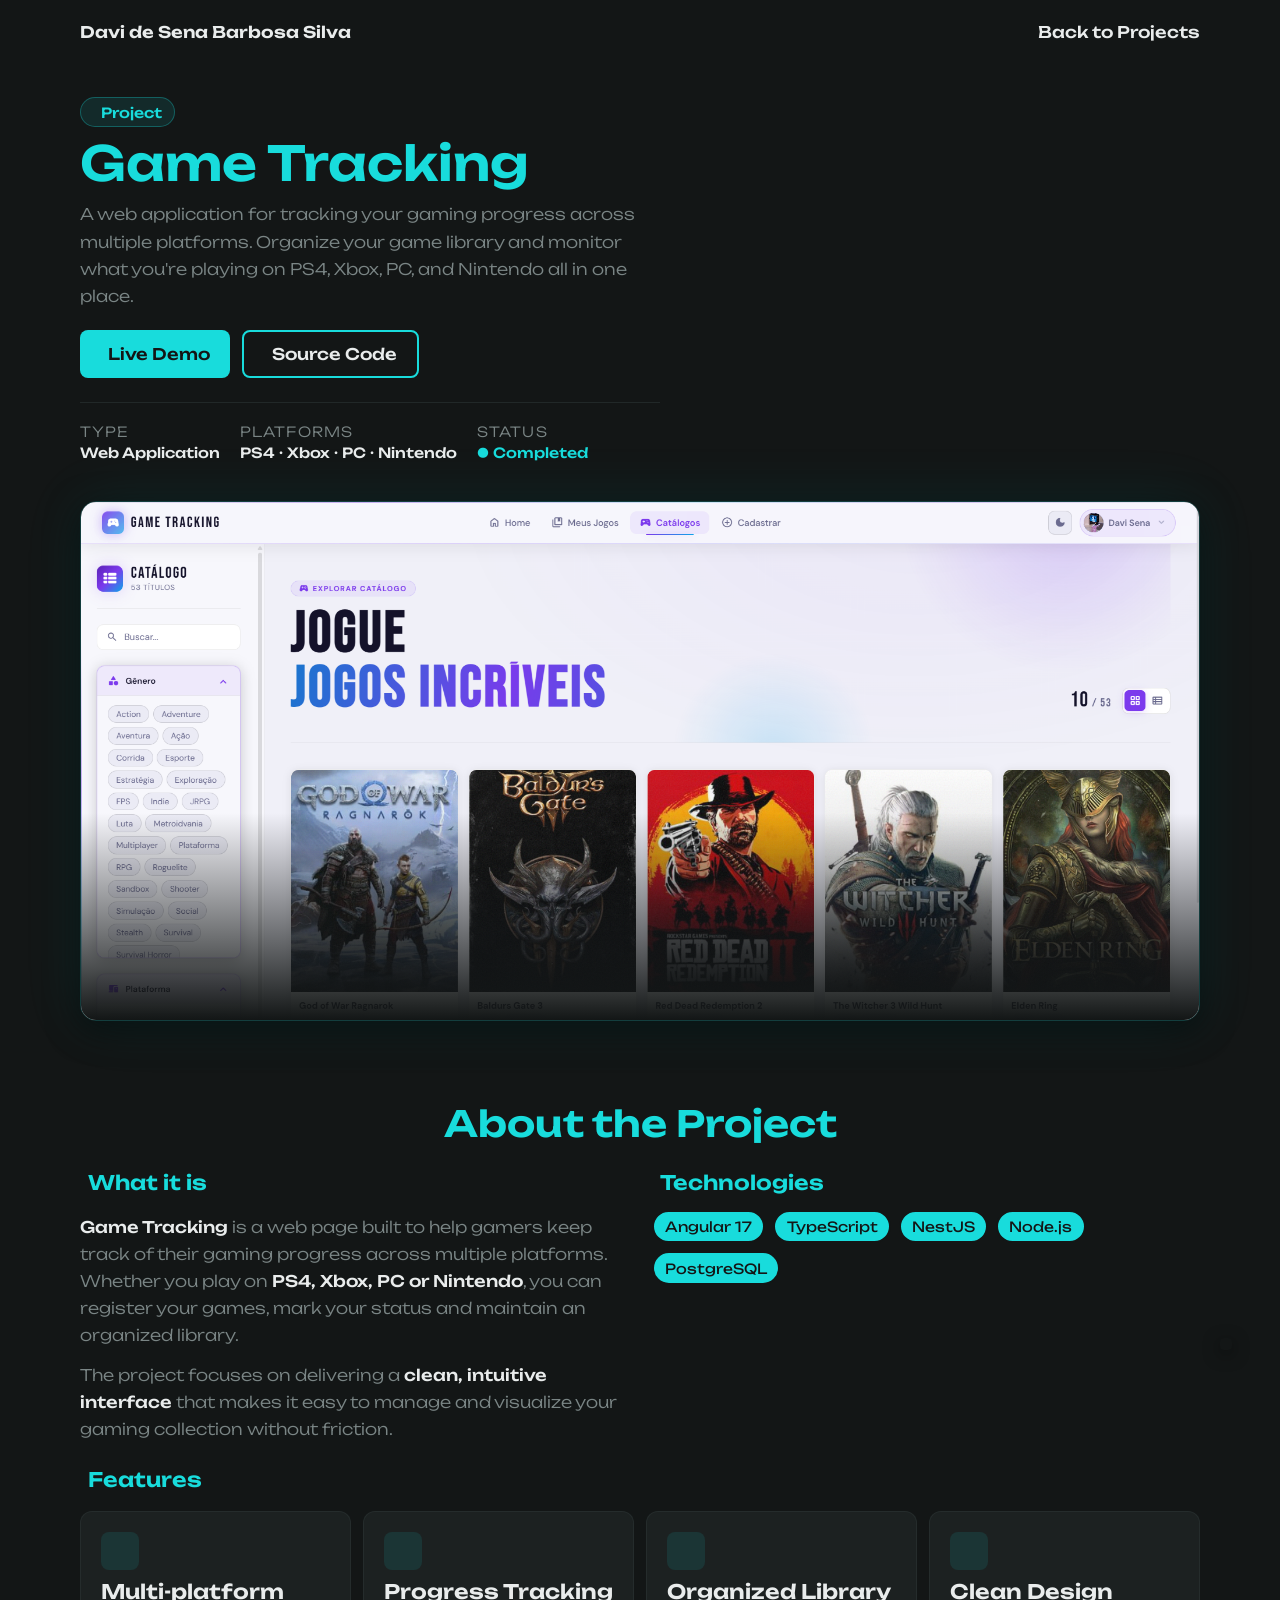
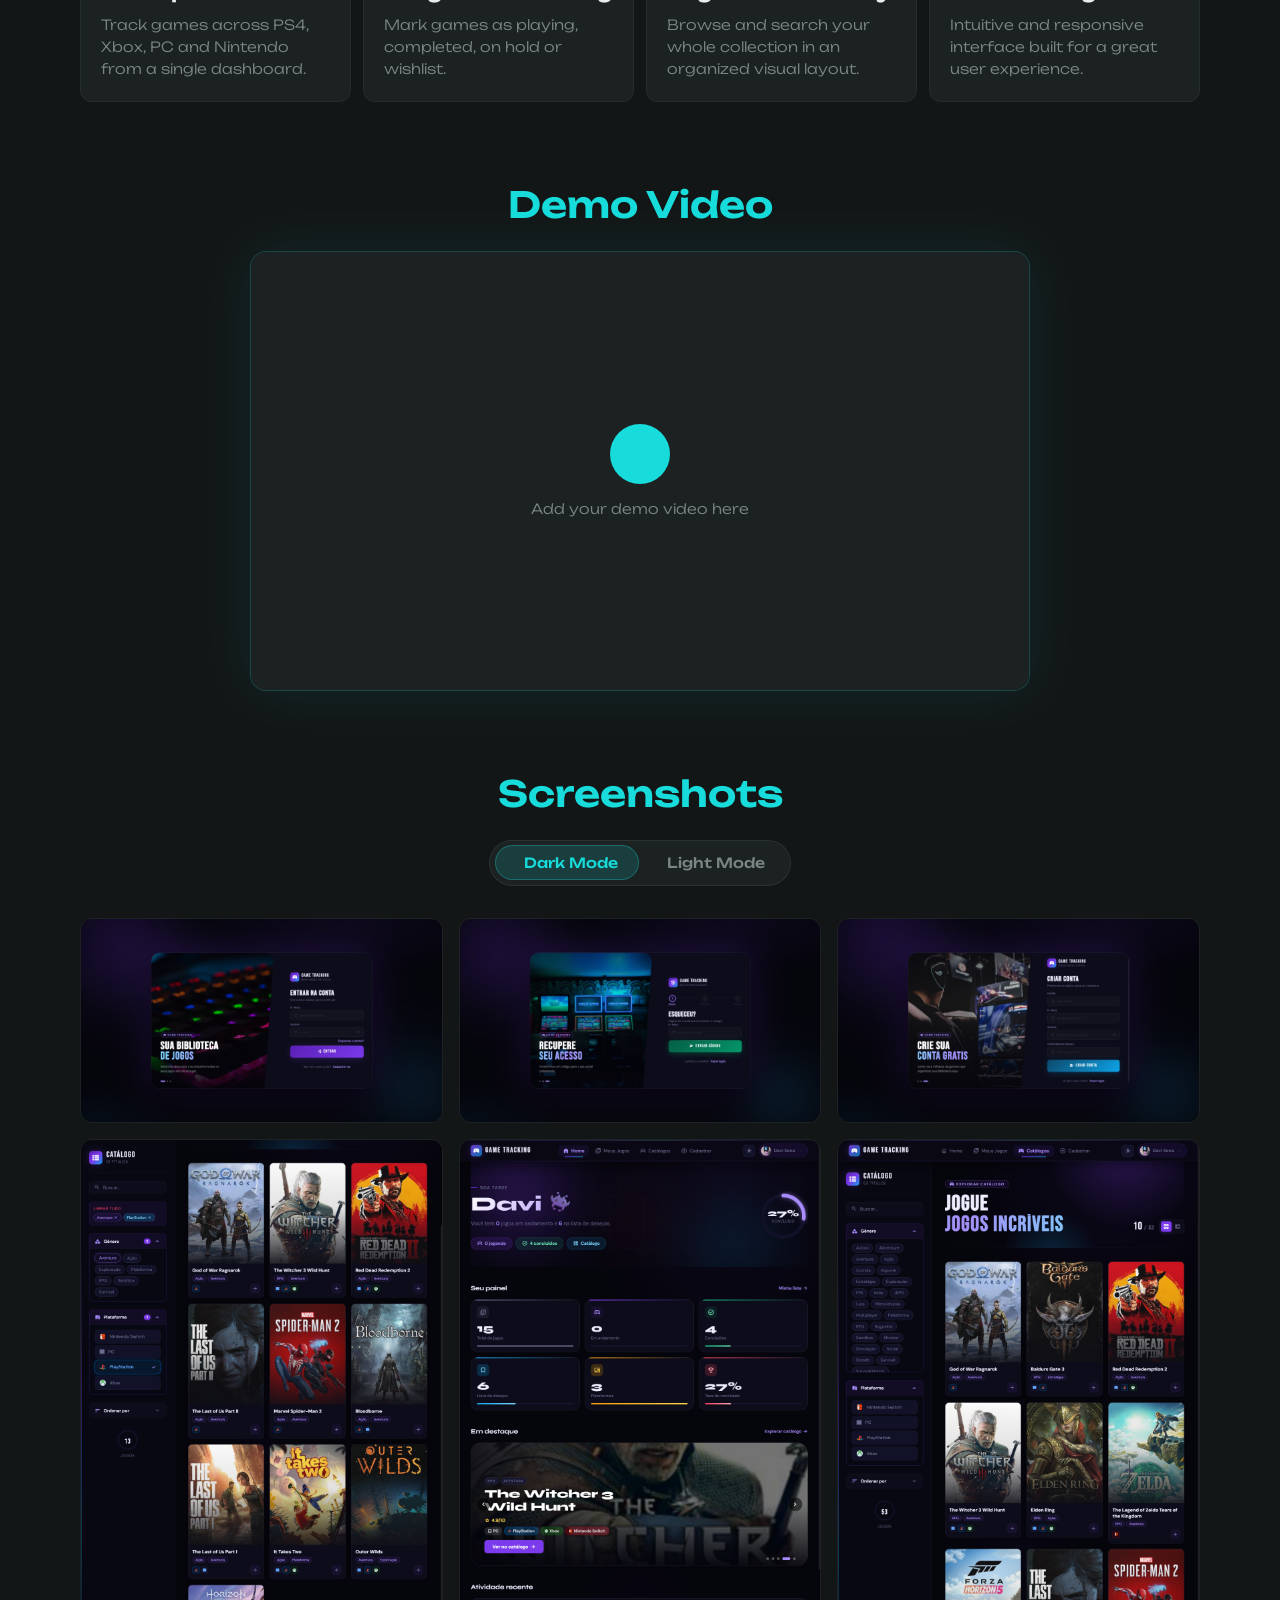
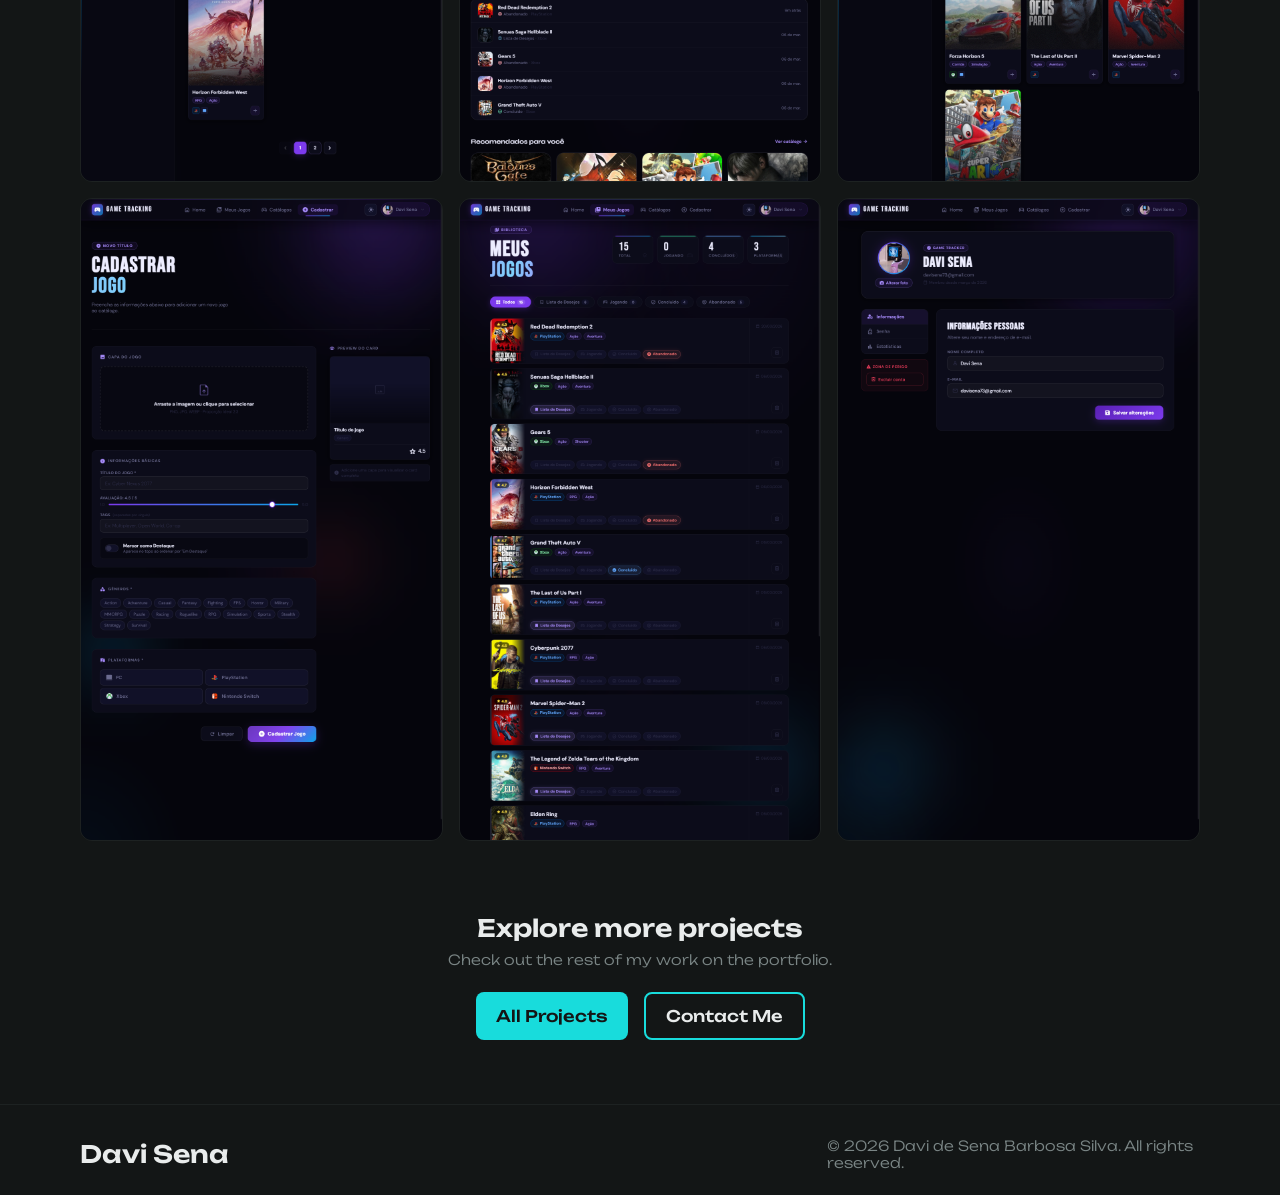
==== commit 01c19cf2: "fix: Conflito de caminho Rosolvido" ====
--- a/assets/projects/game-tracking/game.html
+++ b/assets/projects/game-tracking/game.html
@@ -76,8 +76,7 @@
         <!--========== MAIN SCREENSHOT ==========-->
         <div class="showcase container">
             <div class="showcase__main">
-                <!-- Replace src with your actual screenshot -->
-                <img src="assets/img/project-2.png" alt="Game Tracking main screen" onerror="
+                <img src="../../../assets/img/project-2.png" alt="Game Tracking main screen" onerror="
               this.parentElement.innerHTML =
                 '<div class=\'img-placeholder\'><i class=\'ri-image-line\'></i><span>project-2.png — add your screenshot here</span></div>'
             " />
@@ -91,7 +90,6 @@
                 <h2 class="section__title">About the Project</h2>
 
                 <div class="about-project__container">
-                    <!-- Top: text + tech side by side -->
                     <div class="about-project__top">
                         <div class="about-project__text">
                             <h3 class="about-project__subtitle">
@@ -120,17 +118,15 @@
                                 Technologies
                             </h3>
                             <ul class="tech__list tech__list-spacing">
-                                <li class="tech__item">Angular17</li>
+                                <li class="tech__item">Angular 17</li>
                                 <li class="tech__item">TypeScript</li>
                                 <li class="tech__item">NestJS</li>
-                                <li class="tech__item">NodeJS24</li>
-                                <li class="tech__item">NodeJS</li>
+                                <li class="tech__item">Node.js</li>
                                 <li class="tech__item">PostgreSQL</li>
                             </ul>
                         </div>
                     </div>
 
-                    <!-- Bottom: 4 feature cards in a row -->
                     <div class="about-project__features-block">
                         <h3 class="about-project__features-label">
                             <i class="ri-star-fill"></i>
@@ -191,17 +187,6 @@
                 <h2 class="section__title">Demo Video</h2>
 
                 <div class="video-wrapper">
-                    <!--
-                  TO ADD A VIDEO, replace this placeholder with one of the options below:
- 
-                  Option 1 — Local video file:
-                  <video controls poster="assets/img/project-2.png">
-                     <source src="assets/video/game-tracking-demo.mp4" type="video/mp4">
-                  </video>
- 
-                  Option 2 — YouTube embed:
-                  <iframe src="https://www.youtube.com/embed/YOUR_VIDEO_ID" allowfullscreen></iframe>
-               -->
                     <div class="video-placeholder" id="video-placeholder">
                         <div class="video-play-btn">
                             <i class="ri-play-fill"></i>
@@ -233,39 +218,39 @@
                 <div class="screenshots__panel active" id="panel-dark">
                     <div class="screenshots__grid">
                         <div class="screenshot__item" onclick="openLightbox(this.querySelector('img').src)">
-                            <img src="assets/img/gameTracking/login1.png" alt="Login page dark" />
+                            <img src="../../../assets/img/gameTracking/login1.png" alt="Login page dark" />
                             <div class="screenshot__caption">Login page</div>
                         </div>
                         <div class="screenshot__item" onclick="openLightbox(this.querySelector('img').src)">
-                            <img src="assets/img/gameTracking/senha1.png" alt="Forgot password form dark" />
+                            <img src="../../../assets/img/gameTracking/senha1.png" alt="Forgot password form dark" />
                             <div class="screenshot__caption">Forgot password</div>
                         </div>
                         <div class="screenshot__item" onclick="openLightbox(this.querySelector('img').src)">
-                            <img src="assets/img/gameTracking/cadastro1.png" alt="Register form dark" />
+                            <img src="../../../assets/img/gameTracking/cadastro1.png" alt="Register form dark" />
                             <div class="screenshot__caption">Register form</div>
                         </div>
                         <div class="screenshot__item" onclick="openLightbox(this.querySelector('img').src)">
-                            <img src="assets/img/gameTracking/cFiltro1.png" alt="Filter Active dark" />
+                            <img src="../../../assets/img/gameTracking/cFiltro1.png" alt="Filter Active dark" />
                             <div class="screenshot__caption">Filter active</div>
                         </div>
                         <div class="screenshot__item" onclick="openLightbox(this.querySelector('img').src)">
-                            <img src="assets/img/gameTracking/home1.png" alt="Home page dark" />
+                            <img src="../../../assets/img/gameTracking/home1.png" alt="Home page dark" />
                             <div class="screenshot__caption">Home page</div>
                         </div>
                         <div class="screenshot__item" onclick="openLightbox(this.querySelector('img').src)">
-                            <img src="assets/img/gameTracking/catalogo1.png" alt="Catalog dark" />
+                            <img src="../../../assets/img/gameTracking/catalogo1.png" alt="Catalog dark" />
                             <div class="screenshot__caption">Catalog</div>
                         </div>
                         <div class="screenshot__item" onclick="openLightbox(this.querySelector('img').src)">
-                            <img src="assets/img/gameTracking/cadastrarJogo1.png" alt="Register game dark" />
+                            <img src="../../../assets/img/gameTracking/cadastrarJogo1.png" alt="Register game dark" />
                             <div class="screenshot__caption">Register game</div>
                         </div>
                         <div class="screenshot__item" onclick="openLightbox(this.querySelector('img').src)">
-                            <img src="assets/img/gameTracking/meujogos1.png" alt="My games dark" />
+                            <img src="../../../assets/img/gameTracking/meujogos1.png" alt="My games dark" />
                             <div class="screenshot__caption">My games</div>
                         </div>
                         <div class="screenshot__item" onclick="openLightbox(this.querySelector('img').src)">
-                            <img src="assets/img/gameTracking/editarPerfil.png" alt="Edit profile" />
+                            <img src="../../../assets/img/gameTracking/editarPerfil.png" alt="Edit profile" />
                             <div class="screenshot__caption">Edit profile</div>
                         </div>
                     </div>
@@ -275,39 +260,39 @@
                 <div class="screenshots__panel" id="panel-light">
                     <div class="screenshots__grid">
                         <div class="screenshot__item" onclick="openLightbox(this.querySelector('img').src)">
-                            <img src="assets/img/gameTracking/login2.png" alt="Login page light" />
+                            <img src="../../../assets/img/gameTracking/login2.png" alt="Login page light" />
                             <div class="screenshot__caption">Login page</div>
                         </div>
                         <div class="screenshot__item" onclick="openLightbox(this.querySelector('img').src)">
-                            <img src="assets/img/gameTracking/senha2.png" alt="Forgot password form light" />
+                            <img src="../../../assets/img/gameTracking/senha2.png" alt="Forgot password form light" />
                             <div class="screenshot__caption">Forgot password</div>
                         </div>
                         <div class="screenshot__item" onclick="openLightbox(this.querySelector('img').src)">
-                            <img src="assets/img/gameTracking/cadastro2.png" alt="Register form light" />
+                            <img src="../../../assets/img/gameTracking/cadastro2.png" alt="Register form light" />
                             <div class="screenshot__caption">Register form</div>
                         </div>
                         <div class="screenshot__item" onclick="openLightbox(this.querySelector('img').src)">
-                            <img src="assets/img/gameTracking/trocarSenha.png" alt="Change password" />
+                            <img src="../../../assets/img/gameTracking/trocarSenha.png" alt="Change password" />
                             <div class="screenshot__caption">Change password</div>
                         </div>
                         <div class="screenshot__item" onclick="openLightbox(this.querySelector('img').src)">
-                            <img src="assets/img/gameTracking/home2.png" alt="Home page light" />
+                            <img src="../../../assets/img/gameTracking/home2.png" alt="Home page light" />
                             <div class="screenshot__caption">Home page</div>
                         </div>
                         <div class="screenshot__item" onclick="openLightbox(this.querySelector('img').src)">
-                            <img src="assets/img/gameTracking/catalogo2.png" alt="Catalog page light" />
+                            <img src="../../../assets/img/gameTracking/catalogo2.png" alt="Catalog page light" />
                             <div class="screenshot__caption">Catalog</div>
                         </div>
                         <div class="screenshot__item" onclick="openLightbox(this.querySelector('img').src)">
-                            <img src="assets/img/gameTracking/cFiltro2.png" alt="Filter Active light" />
+                            <img src="../../../assets/img/gameTracking/cFiltro2.png" alt="Filter Active light" />
                             <div class="screenshot__caption">Filter active</div>
                         </div>
                         <div class="screenshot__item" onclick="openLightbox(this.querySelector('img').src)">
-                            <img src="assets/img/gameTracking/cadastrarJogo2.png" alt="Register game light" />
+                            <img src="../../../assets/img/gameTracking/cadastrarJogo2.png" alt="Register game light" />
                             <div class="screenshot__caption">Register game</div>
                         </div>
                         <div class="screenshot__item" onclick="openLightbox(this.querySelector('img').src)">
-                            <img src="assets/img/gameTracking/meujogos2.png" alt="My games light" />
+                            <img src="../../../assets/img/gameTracking/meujogos2.png" alt="My games light" />
                             <div class="screenshot__caption">My games</div>
                         </div>
                     </div>
